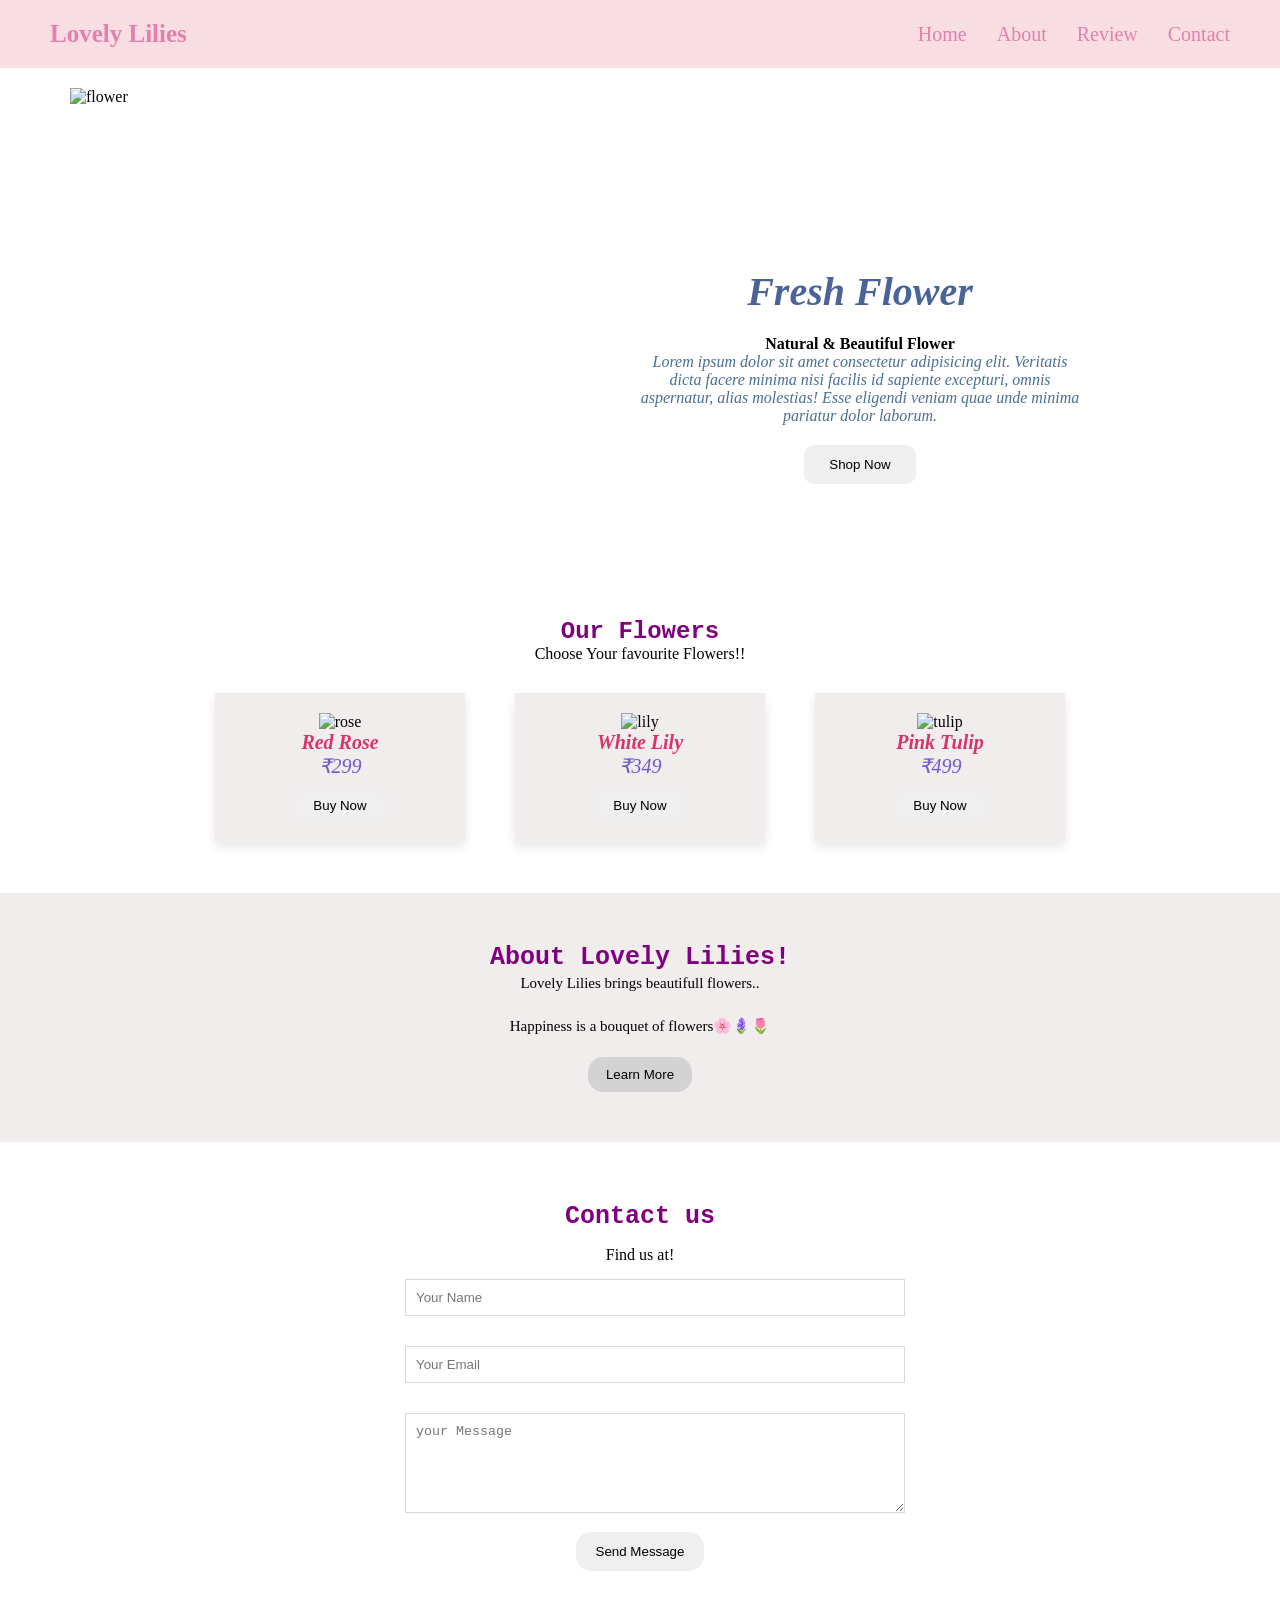
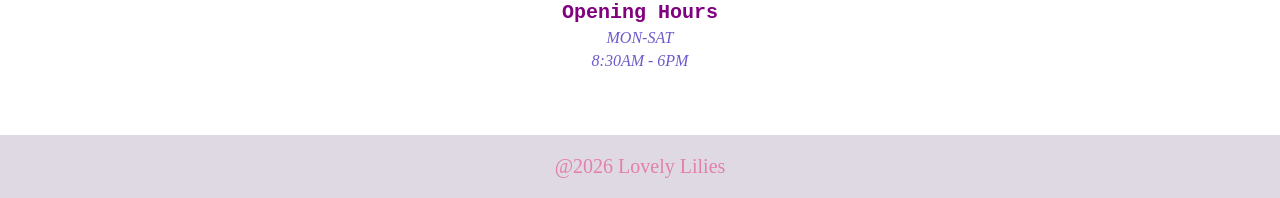
==== flower.html @ 5da39b38 "first commit" ====
<!DOCTYPE html>
<html lang="en">

<head>
    <meta charset="UTF-8">
    <meta name="viewport" content="width=device-width, initial-scale=1.0">
    <title>flowershop</title>
    <!-- <link rel="stylesheet" href="https://cdn.js.cloudflare.com/ajax/libs/font-awesome/6.5.2/css/all.min.css"> -->

</head>

<body>
    <style>
        * {
            margin: 0;
            padding: 0;
            box-sizing: border-box;
        }

        .navbar {
            display: flex;
            justify-content: space-between;
            background-color: #f8DDE3;
            align-items: center;
            padding: 20px 50px;


        }

        .logo {
            color: rgb(226, 128, 174);
            font-size: 25px;
            font-weight: bold;

        }

        .nav-links {
            display: flex;
            list-style: none;
            gap: 30px;

        }

        .nav-links a {
            text-decoration: none;
            color: rgb(226, 128, 174);
            font-size: 20px;
        }

        .hero {
            position: relative;
            height: 500px;
        }

        .hero img {
            width: 90%;
            height: 100%;
            object-fit: cover;
            margin-left: 70px;
            margin-top: 20px;
        }

        .hero-text {
            position: absolute;
            top: 40%;
            left: 50%;
            margin-right: 200px;
            text-align: center;

        }

        .hero-text h3 {
            font-size: 40px;
            color: rgb(75, 100, 152);
            margin-bottom: 40px;
            font-style: italic;
            margin-bottom: 20px;

        }

        .hero-text p {
            font-size: 25px 0;
            color: rgb(75, 110, 150);
            font-style: italic;
        }

        .hero-text button {
            padding: 12px 25px;
            border: none;
            cursor: pointer;
            margin-top: 20px;
            border-radius: 10px;

        }

        .flowers {
            text-align: center;
            padding: 50px;
        }

        .flowers h2 {
            color: purple;
            font-family: 'Courier New', Courier, monospace;
        }

        .flower-card h4 {
            color: rgb(214, 52, 106);
            font-style: italic;
            font-size: 20px;
        }

        .flower-card p {
            font-style: italic;
            color: slateblue;
            font-size: 20px;
        }

        .flower-container {
            display: flex;
            justify-content: center;
            gap: 50px;
            margin-top: 30px;
        }

        .flower-card {
            width: 250px;
            padding: 20px;
            /* background-color: antiquewhite; */
            box-shadow: 0 4px 10px rgba(12, 11, 11, 0.1);
            background-color: rgb(241, 237, 237);

        }

        .flower-card img {
            width: 100%;
            height: 220px;
            object-fit: cover;
        }

        .flower-card button {
            margin-top: 10px;
            padding: 10px 18px;
            border: none;
            cursor: pointer;
            border-radius: 10px;
        }

        .about {
            text-align: center;
            padding: 50px;
            background-color: rgb(241, 237, 237);


        }

        .about h2 {
            font-size: 25px;
            font-family: 'Courier New', Courier, monospace;
            color: purple;

        }

        .about p {
            margin-top: 5px;
            max-width: 600px;
            margin: 0 auto 20px;
            line-height: 1.5;
            font-size: 15px;

        }

        .about button {
            padding: 10px 18px;
            border: none;
            cursor: pointer;
            border-radius: 15px;
            background-color: lightgray;
        }

        .contact {
            text-align: center;
            padding: 60px 20px;
        }

        .contact h2 {
            font-size: 25px;
            margin-bottom: 15px;
            color: purple;
            font-family: 'Courier New', Courier, monospace;
        }

        .contact h2 p {
            font-style: italic;
            margin-bottom: 25px;

        }

        .contact form {
            margin: auto;
            max-width: 500px;

        }

        .contact input,
        textarea {
            width: 100%;
            padding: 10px;
            margin: 15px;
            border: 1px solid rgb(216, 216, 216);

        }

        .contact textarea {
            height: 100px;

        }

        .contact button {
            padding: 12px 20px;
            border: none;
            cursor: pointer;
            border-radius: 15px;
        }

        .open time {
            margin-top: 30px;
        }

        .open-time h3 {
            font-size: 20px;
            margin-top: 30px;
            color: purple;
            font-family: 'Courier New', Courier, monospace;


        }

        .open-time p {
            margin: 5px 0;
            font-style: italic;
            color: slateblue;

        }

        footer {
            text-align: center;
            background-color: rgb(222, 217, 226);
            padding: 20px;
            color: rgb(226, 128, 174);
            font-size: 20px
        }
    </style>
    <nav class="navbar">
        <div class="logo">Lovely Lilies</div>

        <ul class="nav-links">
            <li><a href="#">Home</a></li>
            <li><a href="#">About</a></li>
            <li><a href="#">Review</a></li>
            <li><a href="#">Contact</a></li>

        </ul>

    </nav>
    <section class="hero">
        <img src="image/backgroung img.jpg" alt="flower">

        <div class="hero-text">
            <h3>Fresh Flower</h3>
            <h4>Natural & Beautiful Flower</h4>
            <p>Lorem ipsum dolor sit amet consectetur adipisicing elit. Veritatis dicta facere minima nisi facilis id
                sapiente excepturi, omnis aspernatur, alias molestias! Esse eligendi veniam quae unde minima pariatur
                dolor laborum.</p>

            <button>Shop Now</button>
        </div>
    </section>

    <section class="flowers">
        <h2>Our Flowers</h2>
        <p>Choose Your favourite Flowers!!</p>

        <div class="flower-container">

            <div class="flower-card">
                <img src="image/paula-hayes-HSdModpz1lU-unsplash.jpg" alt="rose">
                <h4>Red Rose</h4>
                <p>₹299</p>
                <button>Buy Now</button>

            </div>

            <div class="flower-card">
                <img src="image/deleece-cook-TOi_oMU4-n0-unsplash.jpg" alt="lily">
                <h4>White Lily</h4>
                <p>₹349</p>
                <button>Buy Now</button>

            </div>
            <div class="flower-card">
                <img src="image/marta-filipczyk--7Mfzok9LNk-unsplash.jpg" alt="tulip">
                <h4>Pink Tulip</h4>
                <p>₹499</p>
                <button>Buy Now</button>

            </div>

        </div>
    </section>

    <section class="about">
        <h2>About Lovely Lilies!</h2>
        <p>Lovely Lilies brings beautifull flowers..</p>
        <p>Happiness is a bouquet of flowers🌸🪻🌷</p>
        <button>Learn More</button>

    </section>

    <section class="contact">

        <h2>Contact us</h2>
        <p>Find us at!</p>
        <form>
            <input type="text" placeholder="Your Name">
            <input type="email" placeholder="Your Email">
            <textarea placeholder="your Message"></textarea>
            <button type="submit">Send Message</button>
        </form>
        <div class="open-time">

            <h3>Opening Hours</h3>
            <p>MON-SAT</p>
            <p>8:30AM - 6PM</p>


        </div>

    </section>
    <footer>
        <p>@2026 Lovely Lilies </p>
        <!-- <i class="fa-solid fa-seedling"></i> -->
    </footer>




</body>

</html>
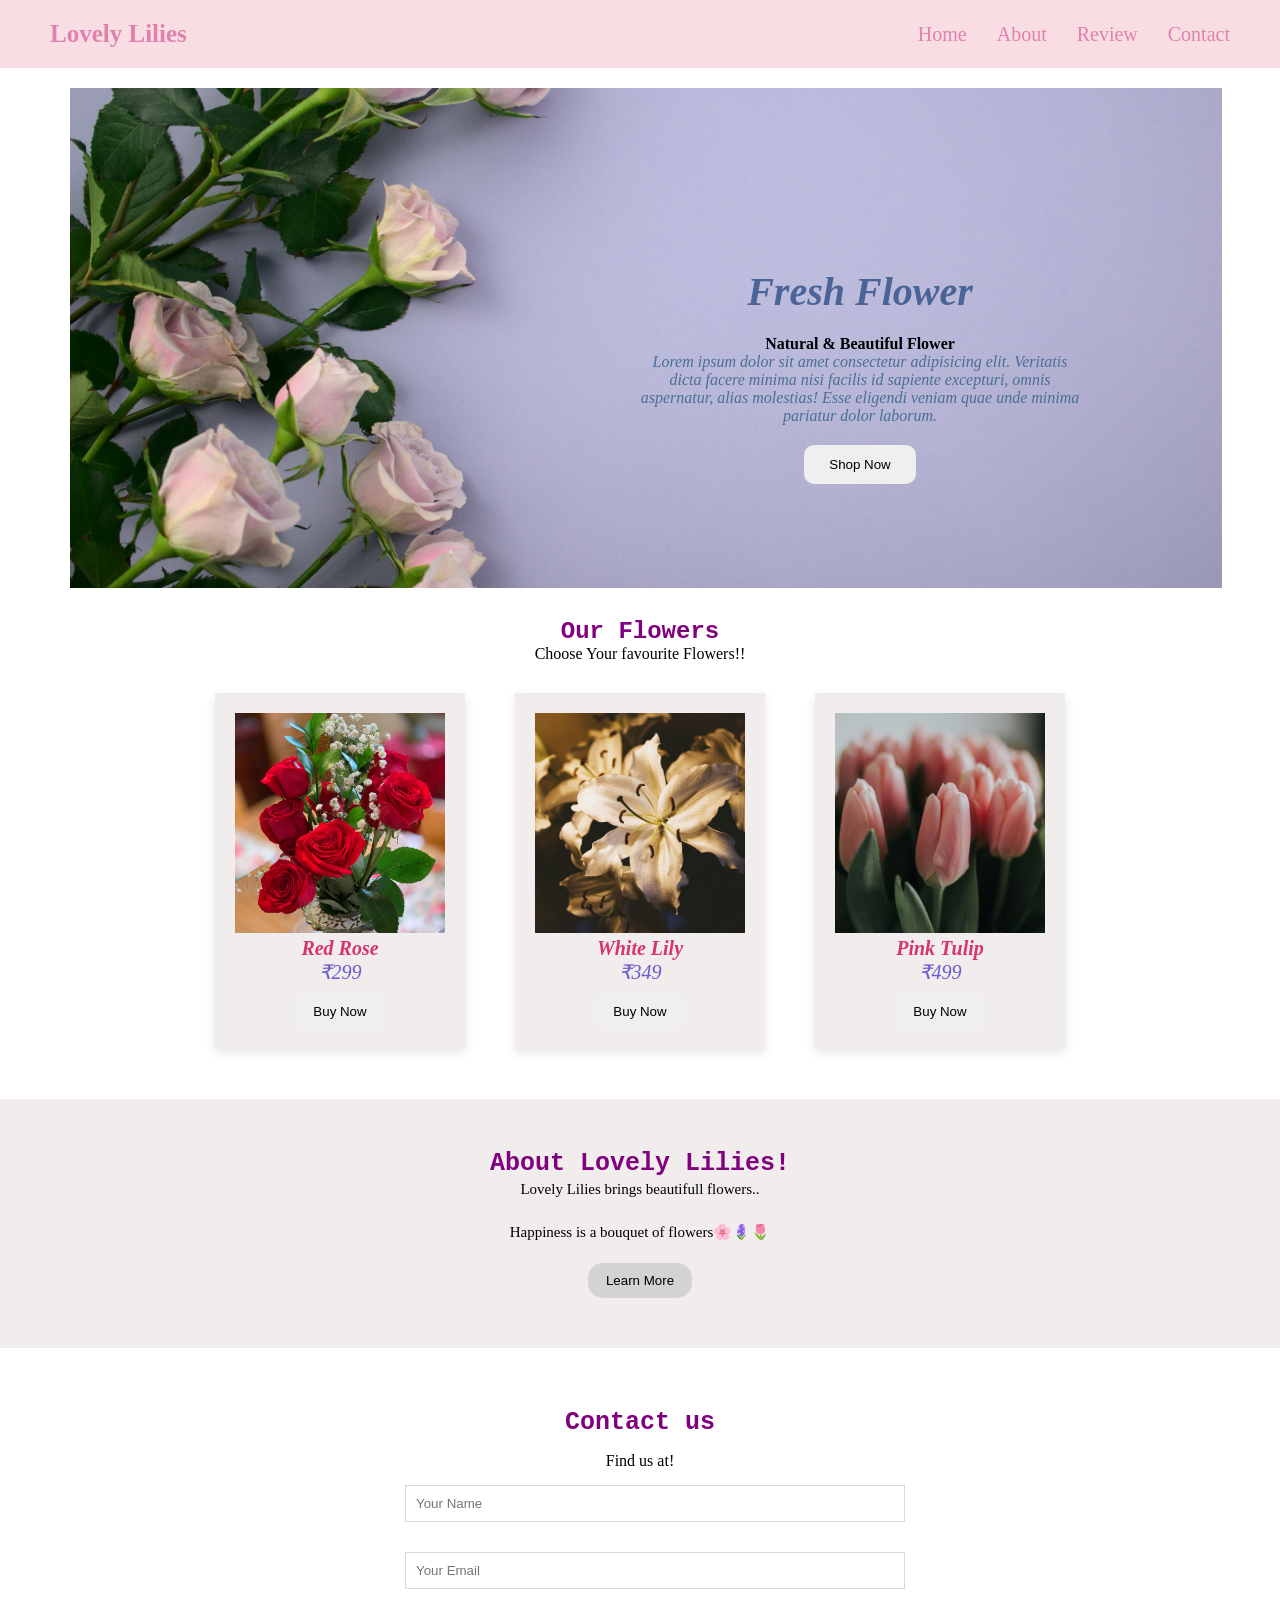
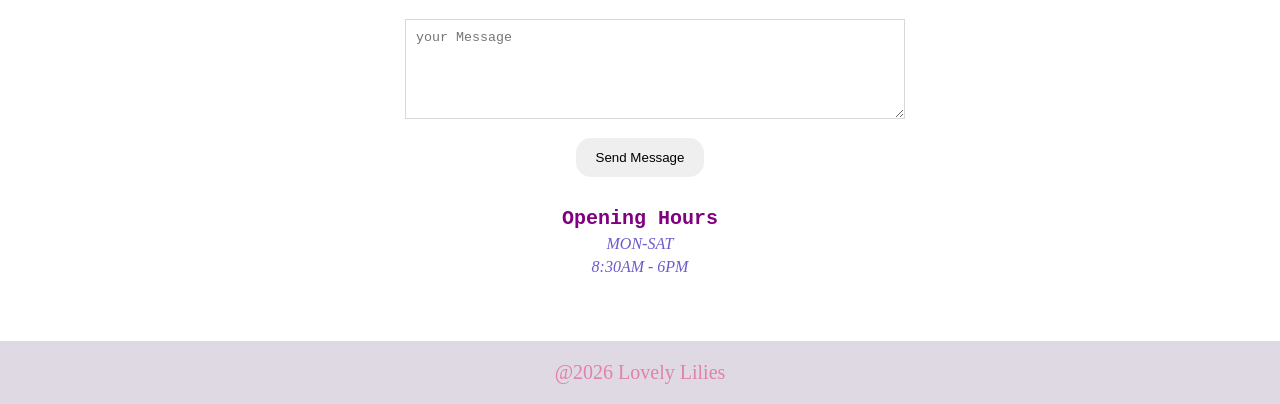
==== commit 29b47363: "Updated project files" ====
--- a/flower.html
+++ b/flower.html
@@ -345,5 +345,7 @@
 
 
 </body>
+<script src="1script.js"></script>
+
 
 </html>
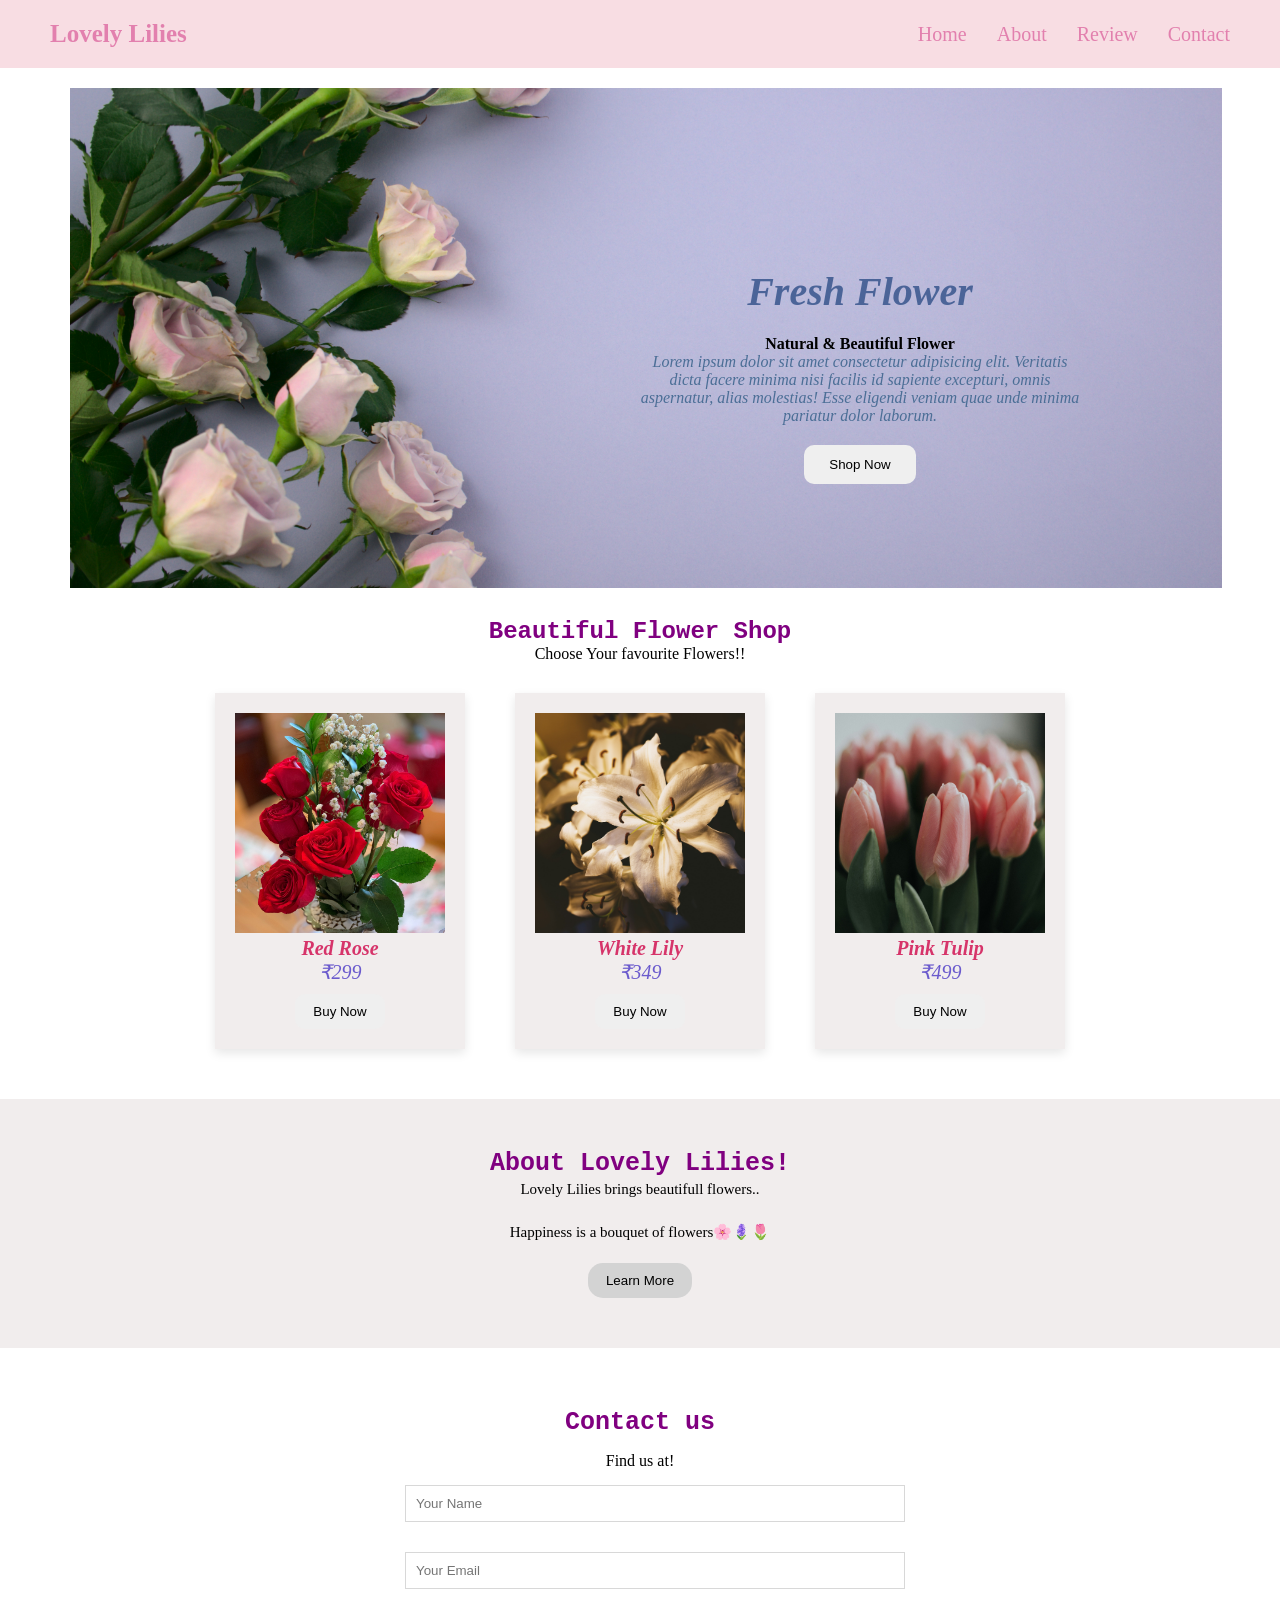
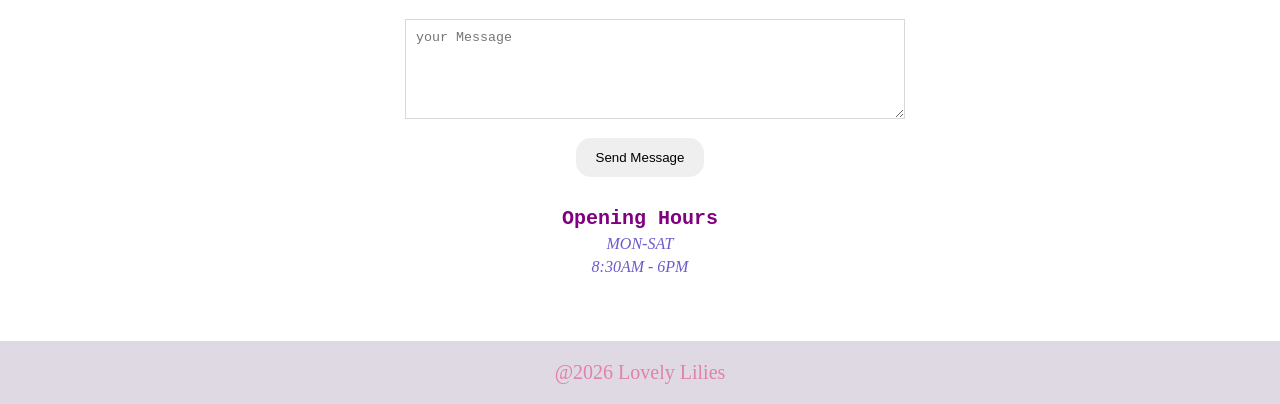
==== commit f5f57d2e: "Update flower shop" ====
--- a/flower.html
+++ b/flower.html
@@ -277,7 +277,7 @@
     </section>
 
     <section class="flowers">
-        <h2>Our Flowers</h2>
+        <h2>Beautiful Flower Shop</h2>
         <p>Choose Your favourite Flowers!!</p>
 
         <div class="flower-container">
@@ -341,7 +341,7 @@
         <!-- <i class="fa-solid fa-seedling"></i> -->
     </footer>
 
-
+<!-- Flower Shop update -->
 
 
 </body>
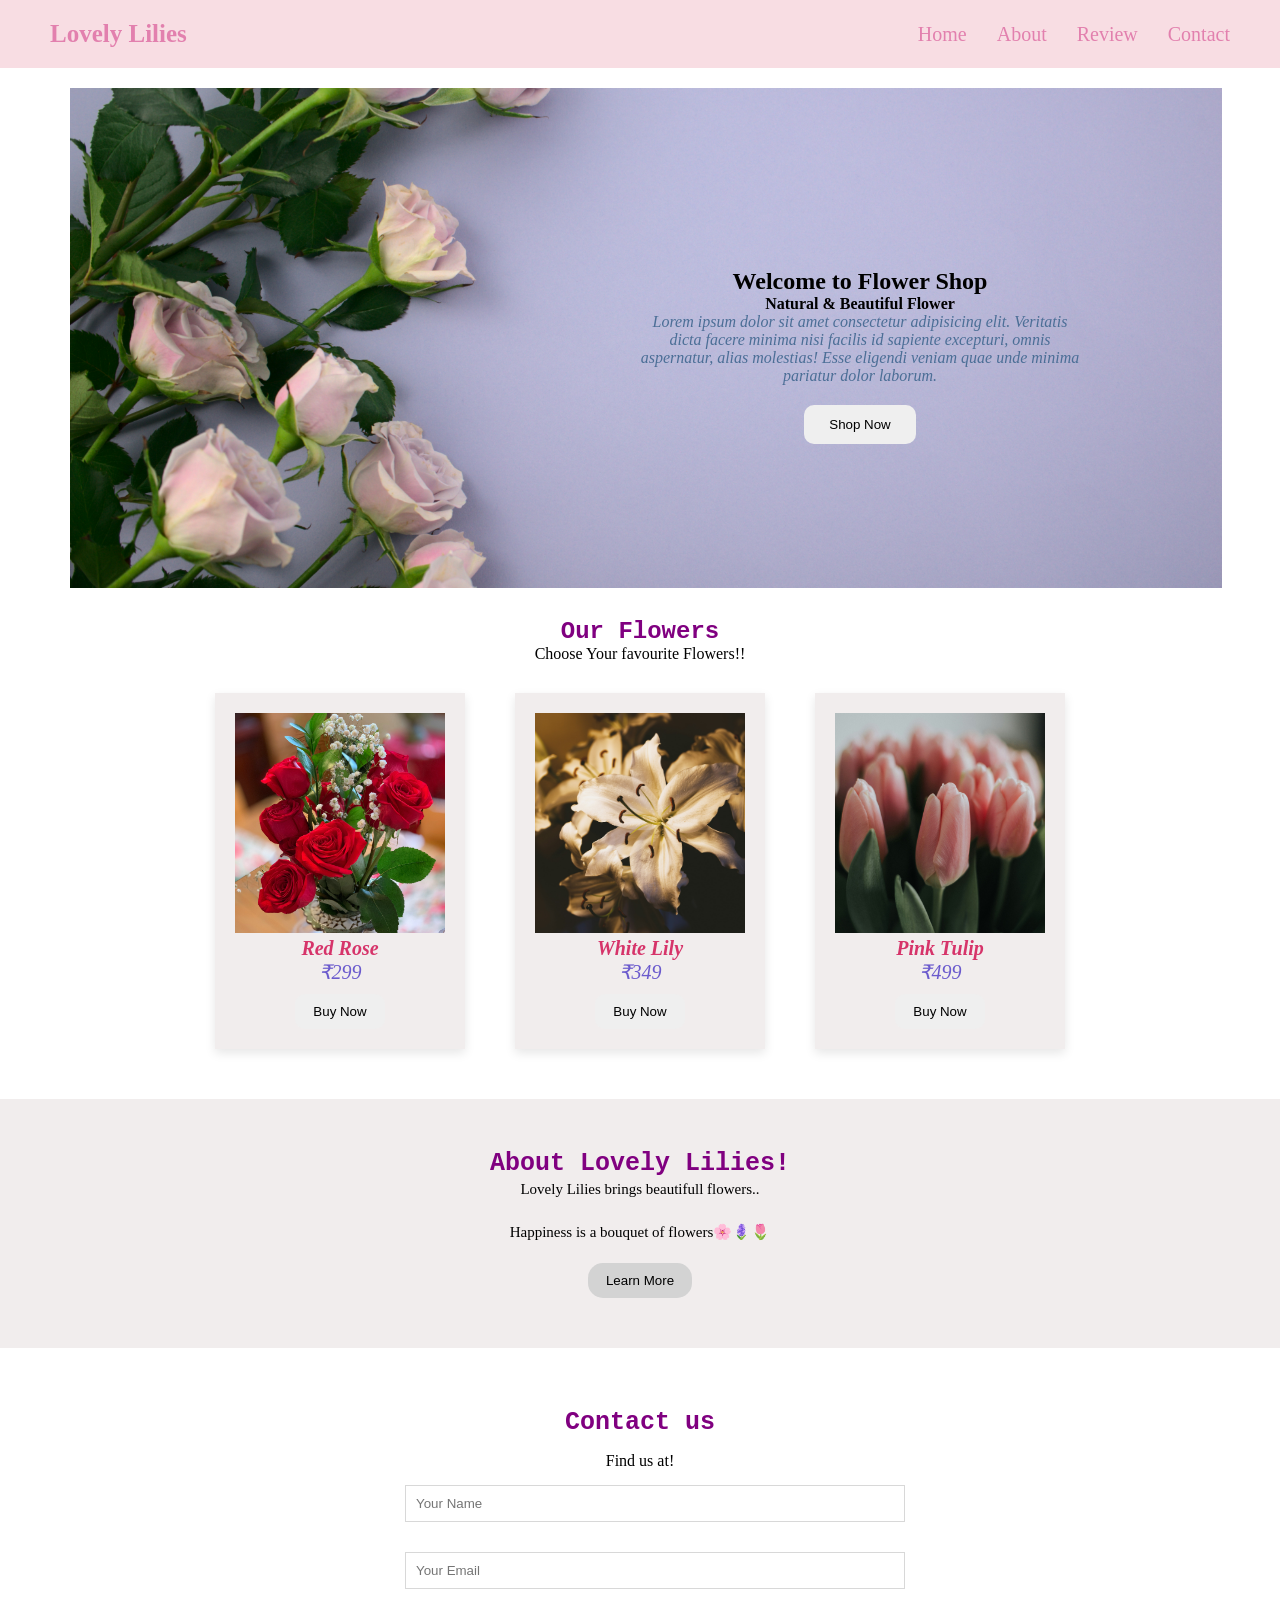
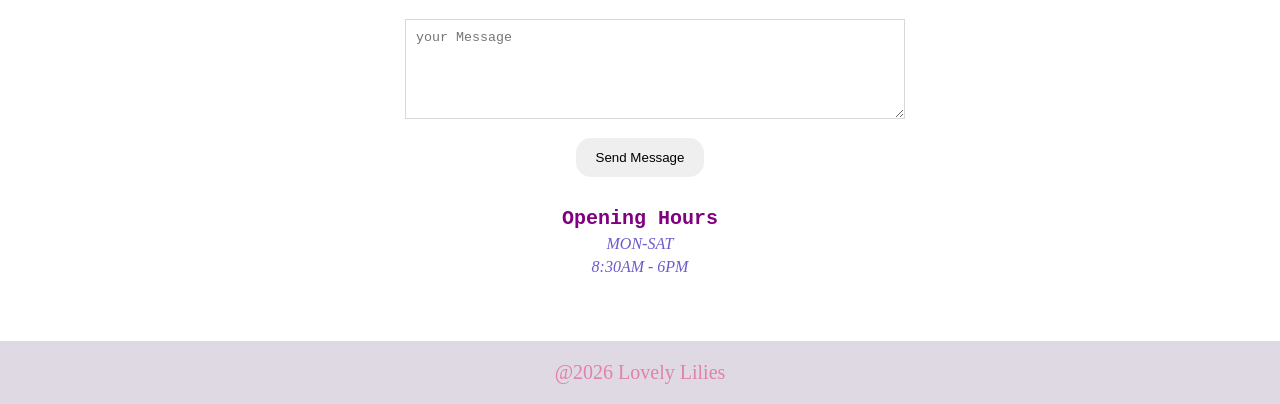
==== commit 354660c1: "Change flower shop heading on main" ====
--- a/flower.html
+++ b/flower.html
@@ -266,7 +266,7 @@
         <img src="image/backgroung img.jpg" alt="flower">
 
         <div class="hero-text">
-            <h3>Fresh Flower</h3>
+            <h1>Welcome to Flower Shop</h1>
             <h4>Natural & Beautiful Flower</h4>
             <p>Lorem ipsum dolor sit amet consectetur adipisicing elit. Veritatis dicta facere minima nisi facilis id
                 sapiente excepturi, omnis aspernatur, alias molestias! Esse eligendi veniam quae unde minima pariatur
@@ -277,7 +277,7 @@
     </section>
 
     <section class="flowers">
-        <h2>Beautiful Flower Shop</h2>
+        <h2>Our Flowers</h2>
         <p>Choose Your favourite Flowers!!</p>
 
         <div class="flower-container">
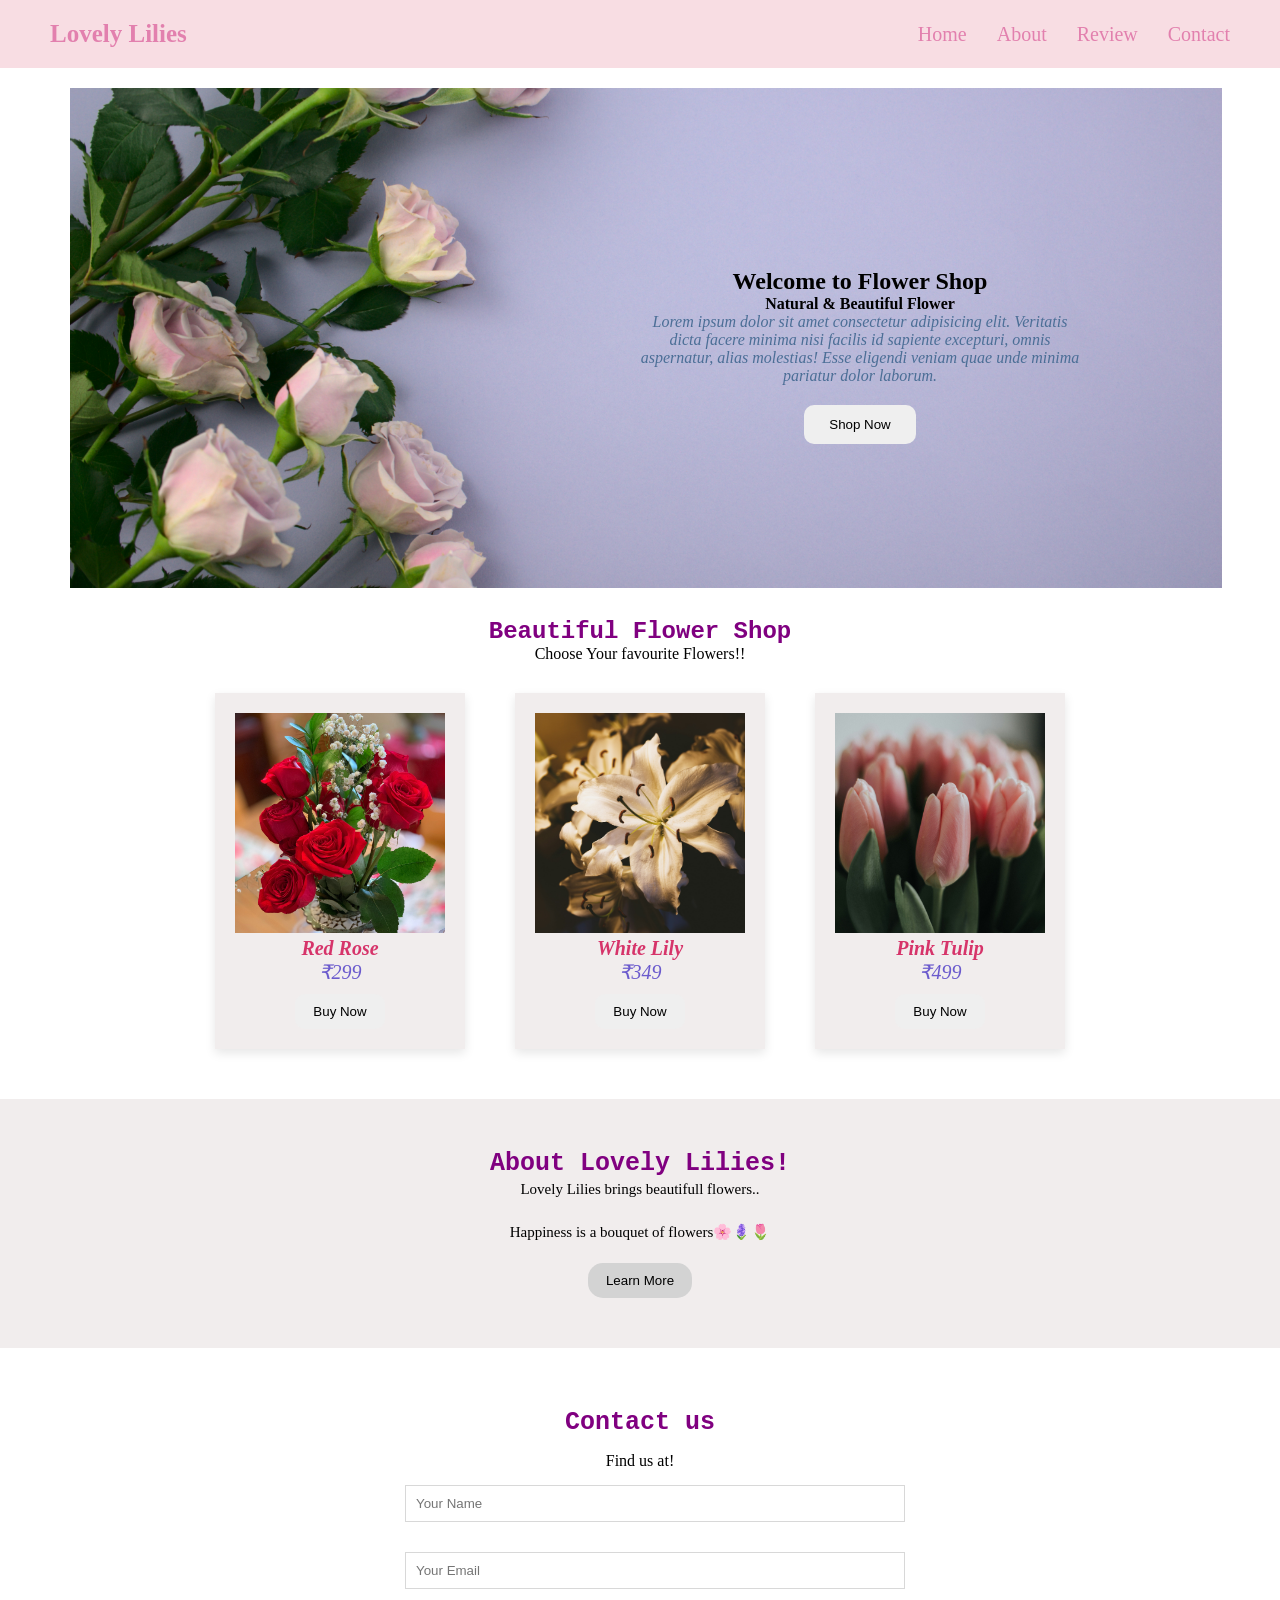
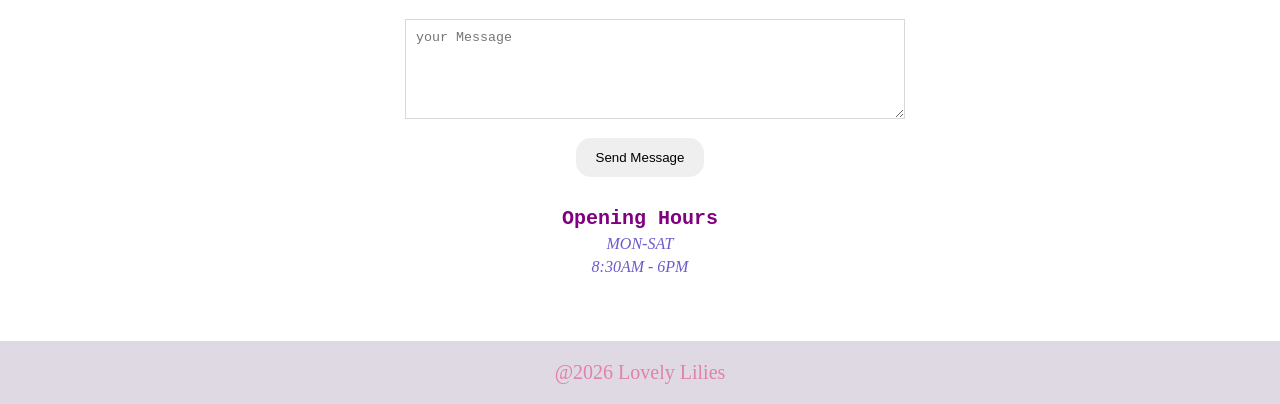
==== commit b7cfe0e9: "Merge branch 'conflict-practice'" ====
--- a/flower.html
+++ b/flower.html
@@ -277,7 +277,7 @@
     </section>
 
     <section class="flowers">
-        <h2>Our Flowers</h2>
+        <h2>Beautiful Flower Shop</h2>
         <p>Choose Your favourite Flowers!!</p>
 
         <div class="flower-container">
